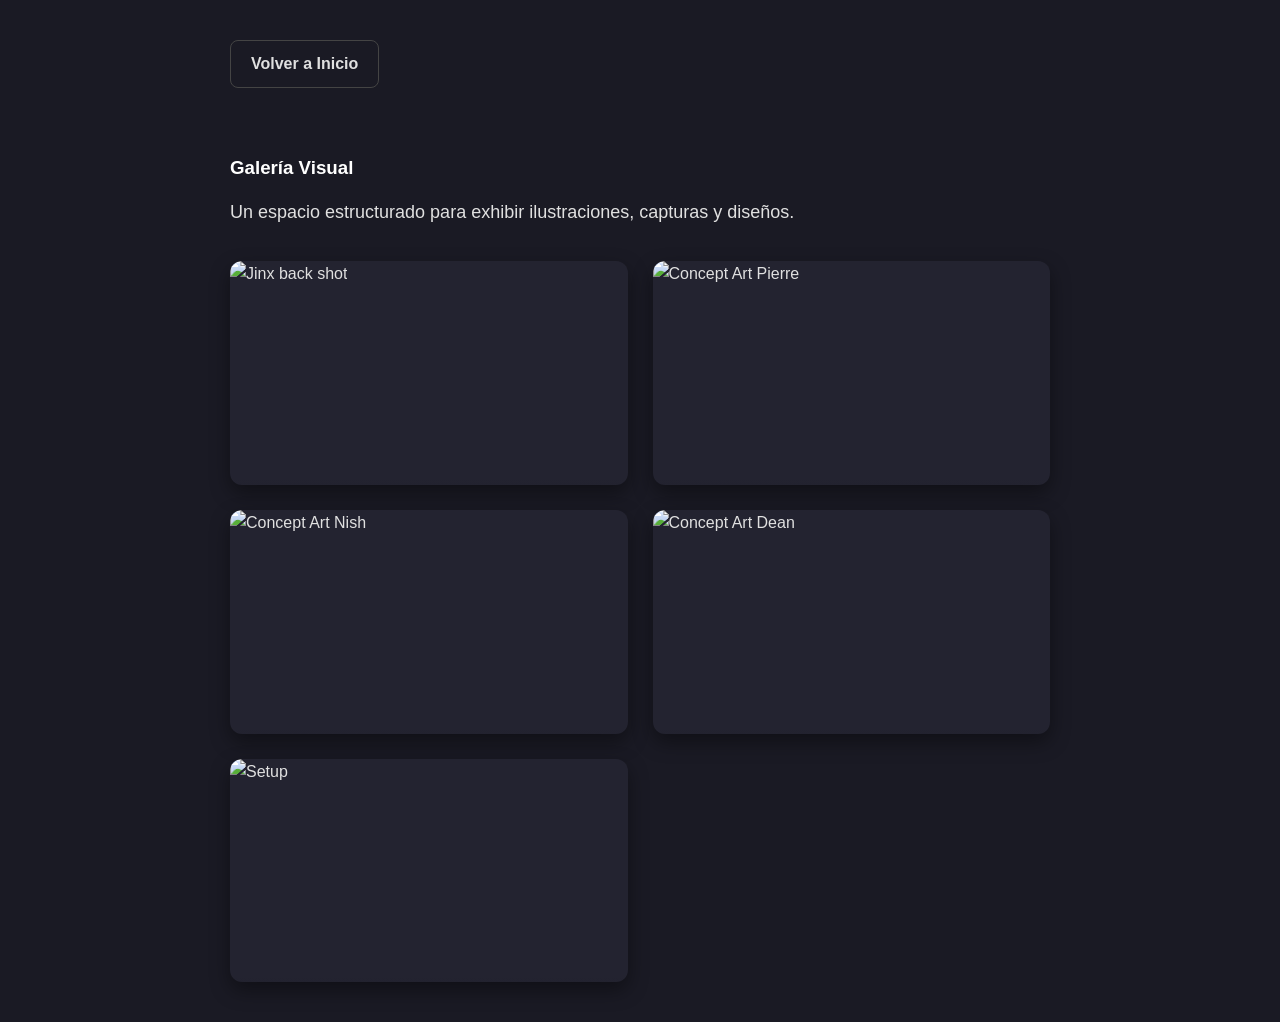
==== imagenes.html @ b3e8c74b "Add files via upload" ====
<!DOCTYPE html>
<html lang="es">
<head>
    <meta charset="UTF-8">
    <meta name="viewport" content="width=device-width, initial-scale=1.0">
    <title>Galería Visual</title>
    <link rel="stylesheet" href="css/estilos.css">
</head>
<body>
    <a href="index.html" class="boton-volver">Volver a Inicio</a>
    
    <h3>Galería Visual</h3>
    <p>Un espacio estructurado para exhibir ilustraciones, capturas y diseños.</p>

    <div class="galeria-grid">
        <div class="tarjeta-imagen">
            <img src="Imagenes/Jinx back shot.jpg" alt="Jinx back shot">
            <div class="overlay-texto">Captura - Jinx</div>
        </div>
        
        <div class="tarjeta-imagen">
            <img src="Imagenes/pierre_boceto.jpg" alt="Concept Art Pierre">
            <div class="overlay-texto">Concept Art: Pierre</div>
        </div>
        
        <div class="tarjeta-imagen">
            <img src="Imagenes/nish_referencia.jpg" alt="Concept Art Nish">
            <div class="overlay-texto">Concept Art: Nish</div>
        </div>

        <div class="tarjeta-imagen">
            <img src="Imagenes/dean_turnaround.jpg" alt="Concept Art Dean">
            <div class="overlay-texto">Concept Art: Dean</div>
        </div>
        
        <div class="tarjeta-imagen">
            <img src="Imagenes/setup_focusrite.jpg" alt="Setup">
            <div class="overlay-texto">Setup de Transmisión</div>
        </div>
    </div>
</body>
</html>
---- css/estilos.css ----
/* 1. RESET BÁSICO: Quita los márgenes por defecto y pone una fuente moderna */
* {
    margin: 0;
    padding: 0;
    box-sizing: border-box;
    font-family: 'Segoe UI', Roboto, Helvetica, Arial, sans-serif;
}

/* 2. FONDO Y TEXTO GENERAL (Body) */
body {
    background-color: #1a1a24;
    color: #e0e0e0;
    padding: 40px;
    line-height: 1.6;
    max-width: 900px; /* Evita que el texto se estire por toda la pantalla */
    margin: 0 auto; /* Centra toda la página automáticamente */
}

/* 3. TÍTULOS */
h1, h2, h3, h4 {
    color: #ffffff; /* Títulos en blanco puro para que destaquen */
    margin-bottom: 15px;
    margin-top: 25px;
}

h1 {
    font-size: 36px;
    border-bottom: 3px solid #f1de2b; /* Una línea amarilla debajo del título principal */
    padding-bottom: 10px;
    display: inline-block; /* Para que la línea amarilla solo mida lo que mide el texto */
}

/* 4. PÁRRAFOS Y LISTAS */
p {
    font-size: 18px; /* Un tamaño muy cómodo para leer */
    margin-bottom: 20px;
}

ul {
    margin-left: 30px; /* Mete las listas un poco hacia la derecha */
    margin-bottom: 20px;
}

li {
    font-size: 18px;
    margin-bottom: 10px;
}

/* 5. ENLACES NORMALES */
a {
    color: #f1de2b; /* Tu amarillo para los enlaces */
    text-decoration: none; /* Le quita la línea de abajo fea por defecto */
    transition: color 0.3s ease; /* Hace que el cambio de color sea suave */
}

a:hover {
    color: #ffffff; /* Cuando pasas el mouse por encima, se pone blanco */
    text-decoration: underline;
}

/* 6. BOTÓN DE VOLVER (El diseño chulo) */
.boton-volver {
    background-color: transparent;
    color: #e0e0e0;
    padding: 10px 20px;
    font-weight: 600;
    text-decoration: none;
    border-radius: 8px;
    border: 1px solid #444;
    display: inline-block;
    margin-bottom: 40px;
    transition: all 0.3s ease;
}

.boton-volver:hover {
    border-color: #f1de2b;
    color: #f1de2b;
    background-color: rgba(241, 222, 43, 0.05);
    transform: translateX(-5px); /* Se mueve un poco a la izquierda, invitando a "volver" */
}

/* 7. IMÁGENES */
img {
    border-radius: 12px; /* Redondea las esquinas de tu imagen de Jinx */
    box-shadow: 0 8px 20px rgba(0, 0, 0, 0.6); /* Sombra elegante */
    max-width: 100%; /* Evita que la imagen sea más grande que la pantalla */
}
/* 8. DISEÑO DE FORMULARIO */
form {
    max-width: 500px;
    margin: 0 auto;
    background-color: #1e1e28; /* Tono profundo y moderno */
    padding: 40px;
    border-radius: 16px; /* Curvas más suaves y actuales */
    border: 1px solid #2c2c3a; /* Borde sutil que le da efecto de tarjeta física */
    box-shadow: 0 15px 35px rgba(0, 0, 0, 0.2);
}

input {
    display: block;
    width: 100%;
    padding: 15px; /* Más espacio interior para que respire el texto */
    margin-bottom: 25px;
    background-color: #15151e; /* Fondo del input más oscuro que el formulario para dar profundidad */
    border: 1px solid #333;
    border-radius: 8px;
    color: #ffffff;
    font-size: 15px;
    transition: all 0.3s ease; /* Transición suave para todos los cambios */
}

/* El toque clave: Qué pasa cuando haces clic en un campo (Focus) */
input:focus {
    outline: none;
    border-color: #f1de2b;
    box-shadow: 0 0 0 3px rgba(241, 222, 43, 0.15); /* Resplandor amarillo sutil */
    background-color: #1a1a24;
}

input::placeholder {
    color: #666; /* Texto de ayuda más sutil para no competir con lo que el usuario escribe */
}

input[type="file"] {
    padding: 12px;
    color: #888;
    background-color: transparent;
    border: 1px dashed #555; /* Borde punteado clásico para subida de archivos */
    cursor: pointer;
}

input[type="submit"] {
    background: linear-gradient(135deg, #f1de2b 0%, #d4c21f 100%); /* Degradado sutil */
    color: #111;
    font-weight: bold;
    text-transform: uppercase; /* Letras mayúsculas para más fuerza */
    letter-spacing: 1px; /* Espacio entre letras */
    border: none;
    cursor: pointer;
    margin-top: 10px;
    margin-bottom: 0;
    padding: 16px;
    box-shadow: 0 4px 15px rgba(241, 222, 43, 0.2);
}

input[type="submit"]:hover {
    transform: translateY(-2px);
    box-shadow: 0 6px 20px rgba(241, 222, 43, 0.4);
    background: linear-gradient(135deg, #fff36d 0%, #f1de2b 100%);
}

/* 9. PORTAFOLIO DE ENLACES (GitHub & Proyectos) */

/* Botón principal de GitHub */
.btn-github {
    display: inline-block;
    background-color: #ffffff;
    color: #1a1a24;
    padding: 12px 24px;
    border-radius: 8px;
    font-weight: bold;
    text-decoration: none;
    margin-bottom: 40px;
    transition: all 0.3s ease;
    box-shadow: 0 4px 10px rgba(255, 255, 255, 0.1);
}

.btn-github:hover {
    transform: translateY(-3px);
    box-shadow: 0 6px 20px rgba(255, 255, 255, 0.3);
    background-color: #f1de2b; /* Se vuelve amarillo al pasar el mouse */
    color: #1a1a24;
    text-decoration: none;
}

/* Cuadrícula para los laboratorios */
.grid-repos {
    list-style: none; /* Quita los puntos negros clásicos de las listas */
    margin-left: 0;
    display: grid;
    grid-template-columns: repeat(auto-fit, minmax(300px, 1fr)); /* Crea columnas automáticas */
    gap: 20px; /* Espacio entre cada tarjeta */
}

/* Diseño de cada tarjeta de proyecto */
.grid-repos li a {
    display: block; /* Obliga al enlace a comportarse como una caja */
    background-color: #232330;
    padding: 25px;
    border-radius: 12px;
    color: #e0e0e0;
    text-decoration: none;
    border-left: 4px solid #444; /* Borde sutil a la izquierda */
    transition: all 0.3s ease;
    height: 100%;
    box-shadow: 0 4px 10px rgba(0, 0, 0, 0.2);
}

/* Animación al pasar el mouse sobre un proyecto */
.grid-repos li a:hover {
    background-color: #2a2a3a;
    transform: translateX(8px); /* La tarjeta se desliza hacia la derecha */
    border-left: 4px solid #f1de2b; /* El borde se ilumina en amarillo */
    color: #ffffff;
    text-decoration: none;
    box-shadow: 0 8px 20px rgba(0, 0, 0, 0.4);
}
/* 10. GALERÍA DE IMÁGENES (Grid Interactivo) */
.galeria-grid {
    display: grid;
    grid-template-columns: repeat(auto-fit, minmax(280px, 1fr));
    gap: 25px;
    margin-top: 35px;
}

.tarjeta-imagen {
    position: relative;
    border-radius: 12px;
    overflow: hidden; /* Mantiene la imagen y los efectos dentro de la caja */
    box-shadow: 0 8px 20px rgba(0, 0, 0, 0.4);
    aspect-ratio: 16 / 9; /* Fuerza a todas las tarjetas a tener un formato panorámico uniforme */
    background-color: #232330; /* Color de fondo mientras carga la imagen */
    cursor: pointer;
}

/* Ajustes para que las imágenes no se deformen */
.tarjeta-imagen img {
    width: 100%;
    height: 100%;
    object-fit: cover; /* Recorta automáticamente la imagen para llenar la caja perfecta */
    transition: transform 0.5s ease;
    border-radius: 0;
    box-shadow: none;
}

/* Efectos al pasar el mouse por la tarjeta */
.tarjeta-imagen:hover img {
    transform: scale(1.1); /* Zoom suave a la imagen */
}

.tarjeta-imagen:hover {
    box-shadow: 0 12px 25px rgba(241, 222, 43, 0.15); /* Resplandor amarillo en la sombra */
}

/* Barra de texto oculta que sube al interactuar */
.overlay-texto {
    position: absolute;
    bottom: -60px; /* La escondemos fuera de la tarjeta por defecto */
    left: 0;
    width: 100%;
    padding: 20px 15px;
    background: linear-gradient(to top, rgba(26, 26, 36, 0.95), transparent);
    color: #ffffff;
    font-weight: 600;
    text-align: center;
    transition: bottom 0.4s ease;
}

.tarjeta-imagen:hover .overlay-texto {
    bottom: 0; /* El texto se desliza hacia arriba */
}
/* 11. DISEÑO DE LISTAS PREMIUM */
.caja-lista {
    background-color: #1e1e28;
    padding: 30px;
    border-radius: 12px;
    border: 1px solid #2c2c3a;
    margin-bottom: 30px;
    box-shadow: 0 8px 20px rgba(0, 0, 0, 0.2);
    transition: transform 0.3s ease;
}

.caja-lista:hover {
    transform: translateY(-3px);
    border-color: #444; /* El borde se aclara un poco al pasar el mouse */
}

.caja-lista h4 {
    color: #f1de2b;
    margin-top: 0;
    border-bottom: 1px solid #333;
    padding-bottom: 10px;
}

.caja-lista p {
    font-size: 15px;
    color: #aaa;
    margin-bottom: 25px;
}

/* Lista Ordenada: Cambiamos los números feos por círculos elegantes */
.lista-numerada {
    list-style: none; 
    counter-reset: contador-lista; /* Crea un contador personalizado */
    padding-left: 0;
}

.lista-numerada li {
    position: relative;
    padding-left: 45px;
    margin-bottom: 15px;
    color: #e0e0e0;
}

.lista-numerada li::before {
    counter-increment: contador-lista;
    content: counter(contador-lista);
    position: absolute;
    left: 0;
    top: -2px;
    background-color: #2a2a3a;
    color: #f1de2b;
    width: 30px;
    height: 30px;
    border-radius: 50%;
    display: flex;
    align-items: center;
    justify-content: center;
    font-weight: bold;
    font-size: 14px;
    border: 1px solid #444;
}

/* Lista No Ordenada: Cambiamos los puntos por flechas */
.lista-puntos {
    list-style: none;
    padding-left: 0;
}

.lista-puntos li {
    position: relative;
    padding-left: 30px;
    margin-bottom: 15px;
    color: #e0e0e0;
}

.lista-puntos li::before {
    content: "▹"; /* Símbolo de flecha moderna */
    position: absolute;
    left: 0;
    top: 0;
    color: #f1de2b;
    font-size: 20px;
    line-height: 1;
}

/* Lista de Definiciones: Aspecto de etiquetas (tags) */
.lista-definiciones dt {
    font-weight: bold;
    color: #ffffff;
    font-size: 16px;
    margin-top: 25px;
    display: inline-block;
    background-color: rgba(241, 222, 43, 0.1);
    padding: 6px 12px;
    border-radius: 6px;
    border-left: 3px solid #f1de2b; /* Línea lateral amarilla */
}

.lista-definiciones dd {
    margin-left: 0;
    margin-top: 10px;
    padding-left: 15px;
    border-left: 2px dashed #444; /* Línea punteada que conecta con la definición */
    color: #ccc;
    font-size: 16px;
    line-height: 1.5;
}
/* 12. DISEÑO DE LA PÁGINA DE INICIO (INDEX) */

/* Cabecera principal para darle fuerza a la introducción */
.cabecera-inicio {
    text-align: center;
    margin-bottom: 50px;
    padding-bottom: 30px;
    border-bottom: 1px solid #2c2c3a;
}

.cabecera-inicio h1 {
    font-size: 42px;
    margin-bottom: 20px;
    border-bottom: none; /* Quitamos la línea amarilla chica para dejar el título limpio */
}

.texto-destacado {
    font-size: 20px;
    color: #b0b0c0;
    max-width: 700px;
    margin: 0 auto; /* Centra el texto */
    line-height: 1.8;
}

/* Cuadrícula del menú principal */
.menu-principal {
    display: grid;
    grid-template-columns: repeat(auto-fit, minmax(240px, 1fr));
    gap: 25px;
    margin-top: 30px;
}

/* Diseño de cada tarjeta clicable */
.tarjeta-menu {
    background-color: #1e1e28;
    padding: 30px 20px;
    border-radius: 16px;
    border: 1px solid #2c2c3a;
    text-align: center;
    color: #e0e0e0;
    text-decoration: none;
    transition: all 0.3s cubic-bezier(0.25, 0.8, 0.25, 1);
    box-shadow: 0 4px 15px rgba(0, 0, 0, 0.15);
}

.tarjeta-menu h3 {
    color: #ffffff;
    margin: 15px 0 10px 0;
    font-size: 22px;
}

.tarjeta-menu p {
    font-size: 14px;
    color: #888;
    margin-bottom: 0;
}

.icono-menu {
    font-size: 45px; /* Usamos emojis como iconos por ser livianos y rápidos */
    margin-bottom: 15px;
    transition: transform 0.3s ease;
}

/* Efectos al pasar el mouse por encima */
.tarjeta-menu:hover {
    transform: translateY(-8px);
    background-color: #232330;
    border-color: #f1de2b;
    box-shadow: 0 12px 25px rgba(241, 222, 43, 0.15);
    text-decoration: none;
}

.tarjeta-menu:hover .icono-menu {
    transform: scale(1.15) rotate(5deg); /* El icono da un pequeño "salto" divertido */
}
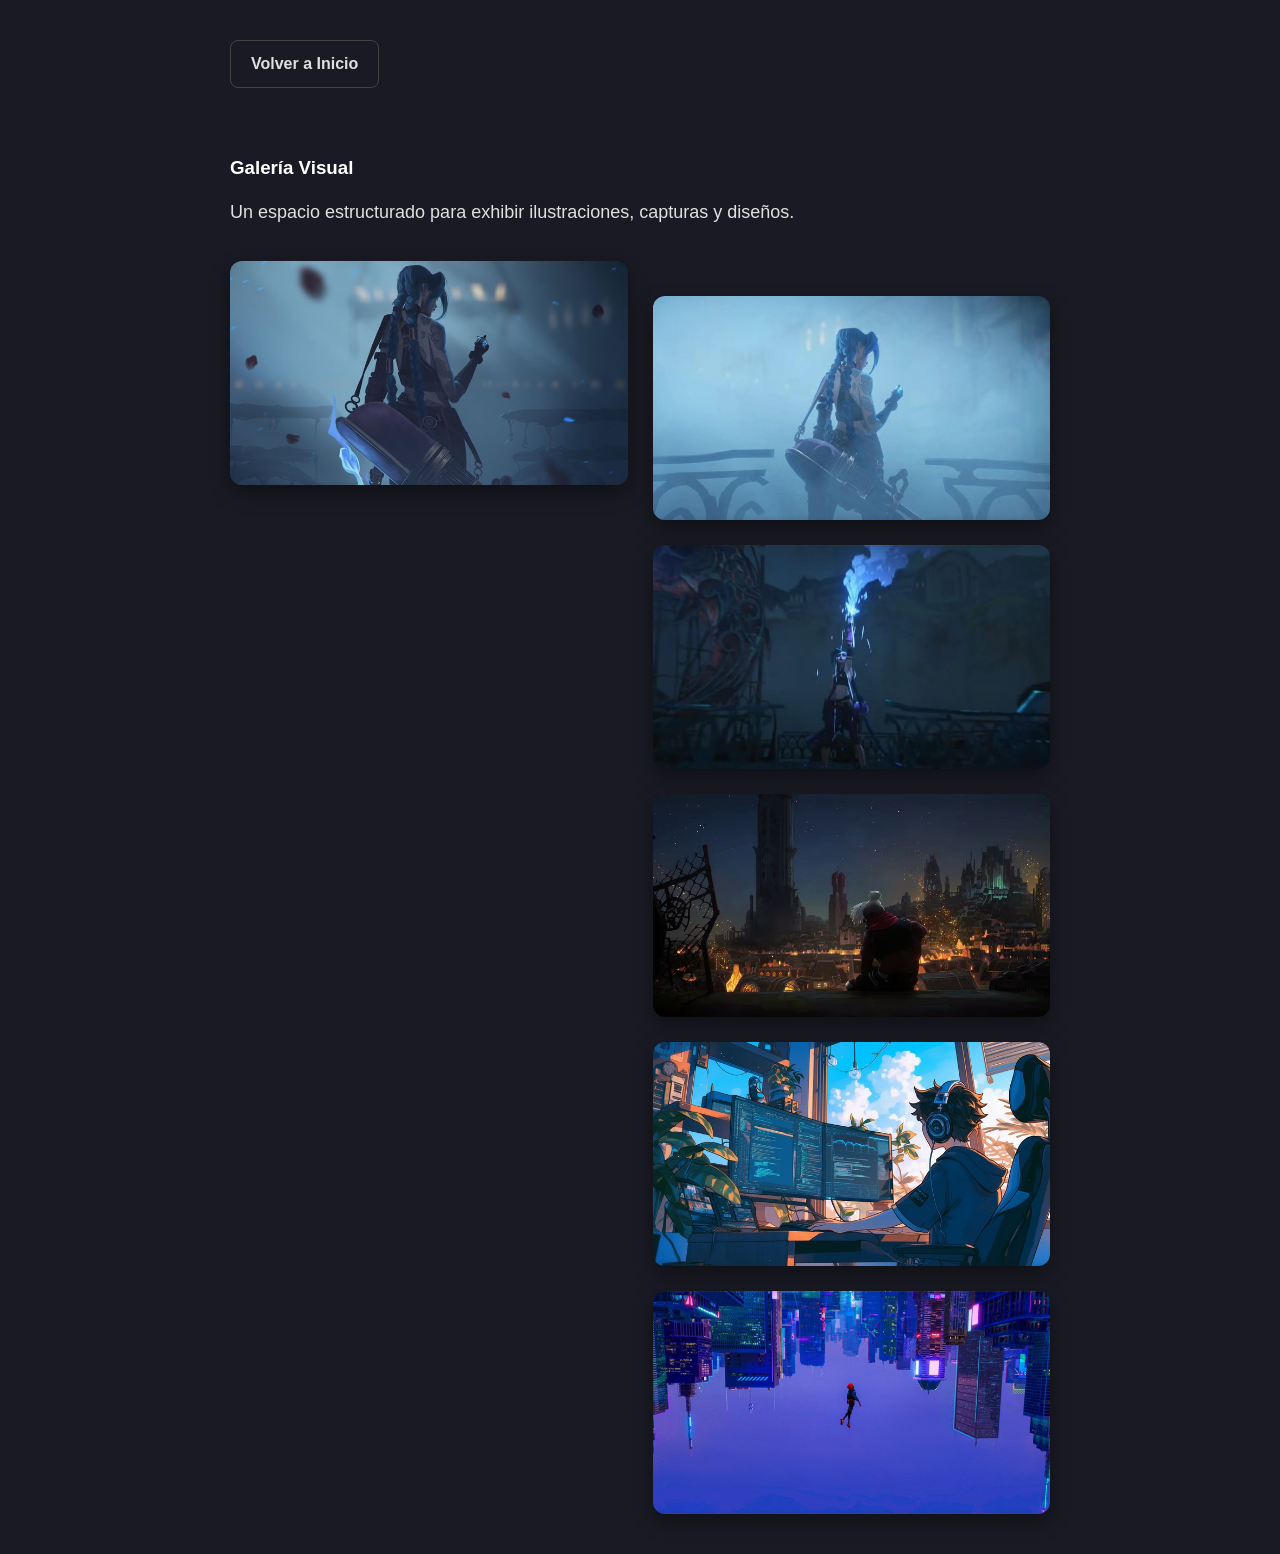
==== commit 093c91bd: "Add files via upload" ====
--- a/imagenes.html
+++ b/imagenes.html
@@ -14,28 +14,32 @@
 
     <div class="galeria-grid">
         <div class="tarjeta-imagen">
-            <img src="Imagenes/Jinx back shot.jpg" alt="Jinx back shot">
-            <div class="overlay-texto">Captura - Jinx</div>
+            <img src="/Imagenes/jinx1.jpg" alt="Jinx back shot">
+            <div class="overlay-texto">Captura - Jinx1</div>
+        </div>
+            <div class="galeria-grid">
+        <div class="tarjeta-imagen">
+            <img src="/Imagenes/jinx2.jpg" alt="Jinx de nuevo">
+            <div class="overlay-texto">Captura - Jinx2</div>
+        </div>
+        <div class="tarjeta-imagen">
+            <img src="/Imagenes/jinx3.jpg" alt="Jinx otra vez">
+            <div class="overlay-texto">Concept Art: Jinx3</div>
         </div>
         
         <div class="tarjeta-imagen">
-            <img src="Imagenes/pierre_boceto.jpg" alt="Concept Art Pierre">
-            <div class="overlay-texto">Concept Art: Pierre</div>
+            <img src="/Imagenes/ekko.jpg" alt="Ekko">
+            <div class="overlay-texto">Concept Art: Ekko</div>
+        </div>
+
+        <div class="tarjeta-imagen">
+            <img src="Imagenes/pc.jpg" alt="Programador">
+            <div class="overlay-texto">Concept Art: Gamer</div>
         </div>
         
         <div class="tarjeta-imagen">
-            <img src="Imagenes/nish_referencia.jpg" alt="Concept Art Nish">
-            <div class="overlay-texto">Concept Art: Nish</div>
-        </div>
-
-        <div class="tarjeta-imagen">
-            <img src="Imagenes/dean_turnaround.jpg" alt="Concept Art Dean">
-            <div class="overlay-texto">Concept Art: Dean</div>
-        </div>
-        
-        <div class="tarjeta-imagen">
-            <img src="Imagenes/setup_focusrite.jpg" alt="Setup">
-            <div class="overlay-texto">Setup de Transmisión</div>
+            <img src="/Imagenes/spiderman.jpg" alt="Spiderman">
+            <div class="overlay-texto">Spiderman</div>
         </div>
     </div>
 </body>
